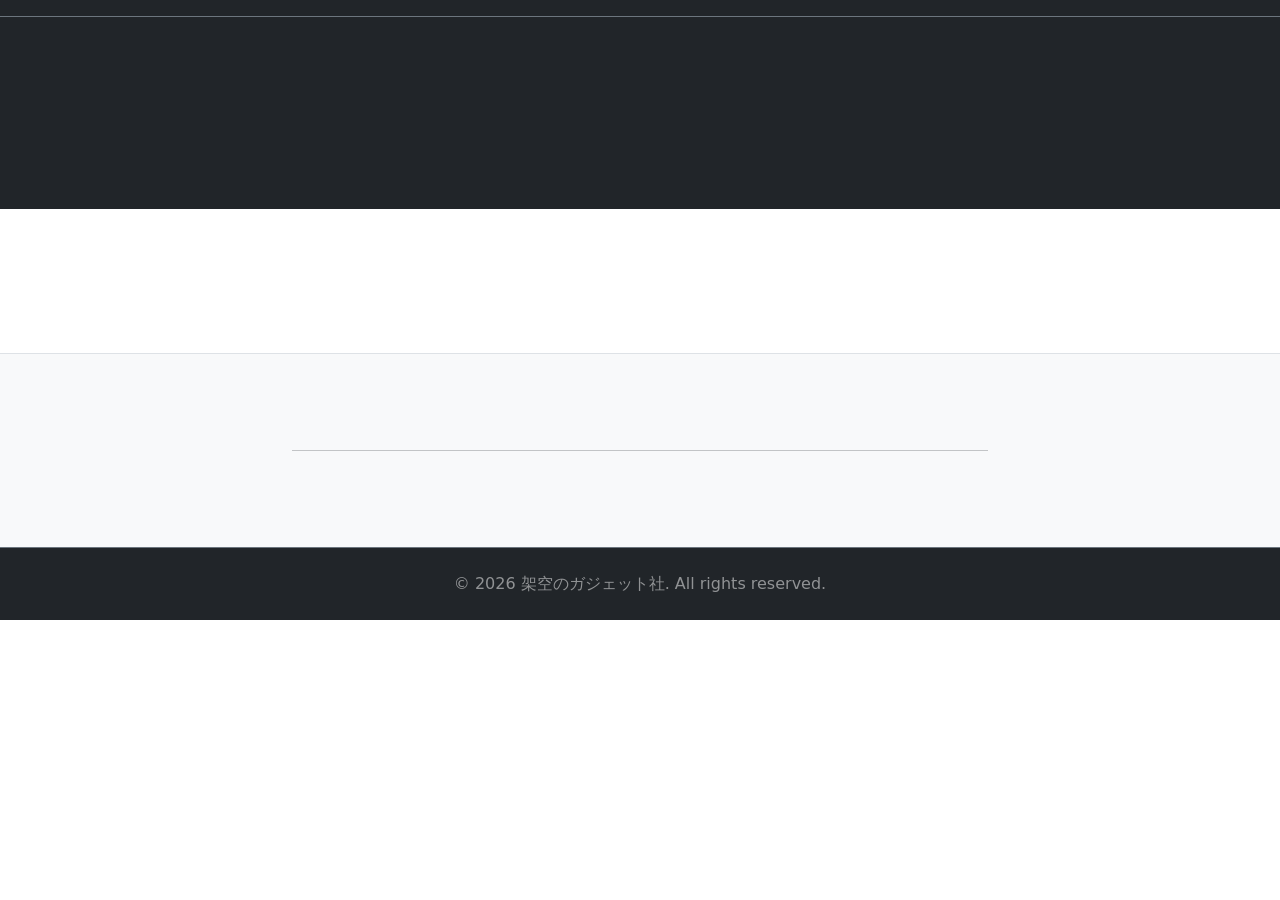
==== form-product-sample/index.html @ 7e82db34 "feat: ページ用の新規課題を追加" ====
<!DOCTYPE html>
<html lang="ja">
<head>
  <meta charset="UTF-8">
  <meta name="viewport" content="width=device-width, initial-scale=1.0">
  <title>【課題解答】Future Game Device 先行予約特設サイト</title>
  <link href="https://cdn.jsdelivr.net/npm/bootstrap@5.3.0/dist/css/bootstrap.min.css" rel="stylesheet">
  <link href="css/style.css" rel="stylesheet">
</head>
<body>
  <nav class="navbar navbar-expand-lg navbar-dark bg-dark sticky-top border-bottom border-secondary">
    <div class="container">
      <!-- TODO: navbarコンテンツ -->
    </div>
  </nav>

  <header class="bg-dark text-white text-center py-5">
    <div class="position-relative container py-5">
      <!-- TODO: 背景画像(kv.jpg): 透過率25% -->

      <!-- TODO: rowデータ。flexのセンタリング設定。col: mdサイズで8:4 -->
      <div class="row justify-content-center position-relative z-1">
    </div>
  </header>

  <section id="features" class="py-5 bg-white">
    <div class="container py-4">
      <!-- TODO: md以上で1:1になるように行列コンテンツを表示 -->
    </div>
  </section>

  <section id="reserve" class="py-5 bg-light border-top">
    <div class="container py-4" style="max-width: 720px;">
      <!-- TODO: 予約フォームのレイアウト, 性・名はsmサイズで切り替え -->

      <form class="needs-validation" novalidate>
        <!-- TODO: フォーム部品 -->

        <hr class="my-4">

        <!-- TODO: 確認ボタン -->
      </form>
    </div>
  </section>

  <footer class="bg-dark text-white-50 text-center py-4 border-top border-secondary">
    <div class="container">
      <p class="mb-0">&copy; 2026 架空のガジェット社. All rights reserved.</p>
    </div>
  </footer>

  <script src="https://cdn.jsdelivr.net/npm/bootstrap@5.3.0/dist/js/bootstrap.bundle.min.js"></script>
</body>
</html>
---- form-product-sample/css/style.css ----
/* 
 * cssの編集は【不要】です。
*/

.feature-img {
  object-fit: cover;
  height: 300px;
  width: 100%;
}
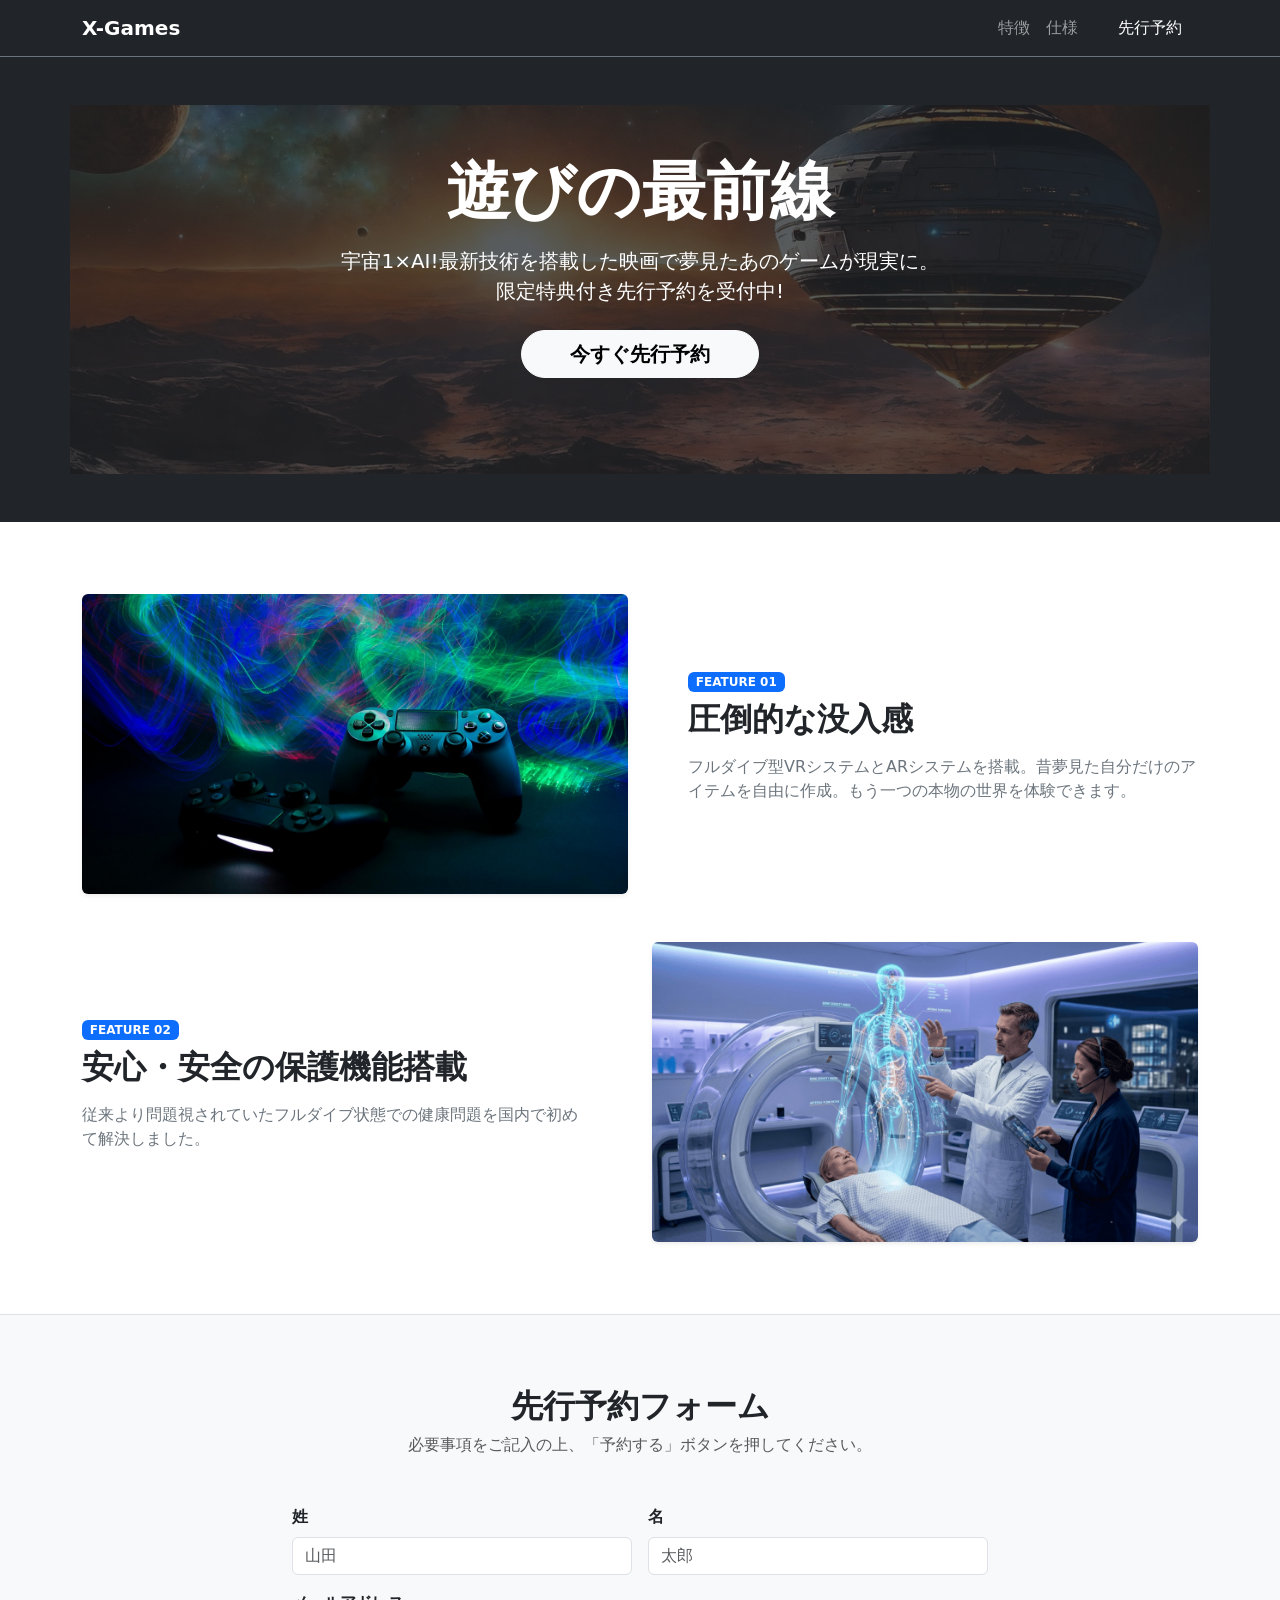
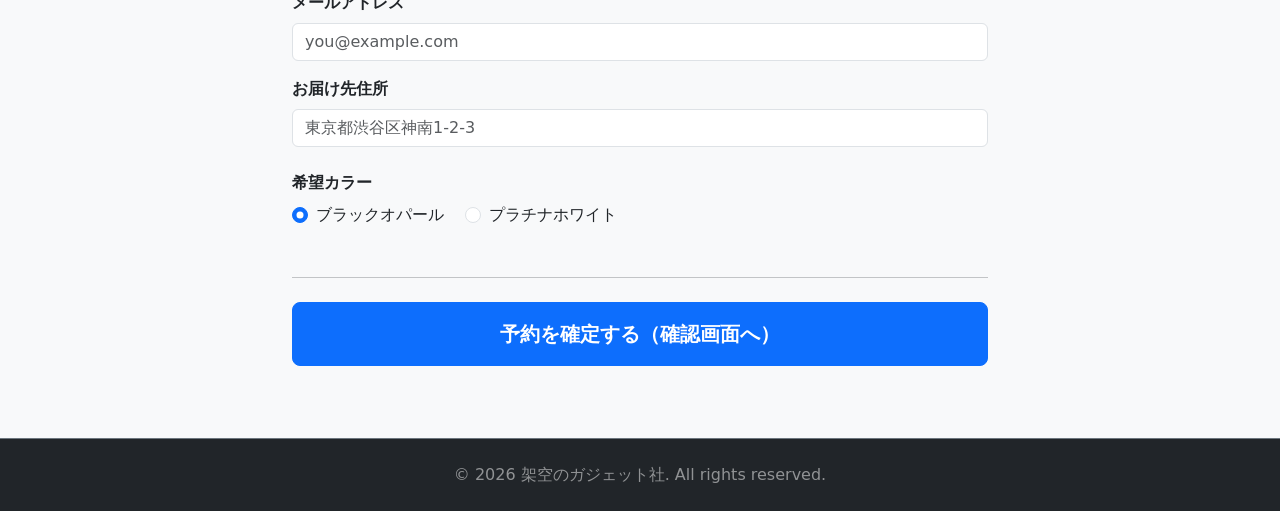
==== commit f357d045: "feat: 回答ファイルを追加" ====
--- a/form-product-sample/index.html
+++ b/form-product-sample/index.html
@@ -10,35 +10,111 @@
 <body>
   <nav class="navbar navbar-expand-lg navbar-dark bg-dark sticky-top border-bottom border-secondary">
     <div class="container">
-      <!-- TODO: navbarコンテンツ -->
+      <a class="navbar-brand fw-bold" href="#">X-Games</a>
+      <button class="navbar-toggler" type="button" data-bs-toggle="collapse" data-bs-target="#navbarNav">
+        <span class="navbar-toggler-icon"></span>
+      </button>
+      <div class="collapse navbar-collapse justify-content-end" id="navbarNav">
+        <ul class="navbar-nav">
+          <li class="nav-item"><a class="nav-link" href="#features">特徴</a></li>
+          <li class="nav-item"><a class="nav-link" href="#details">仕様</a></li>
+          <li class="nav-item"><a class="nav-link btn btn-primary text-white ms-lg-3 px-3 mt-2 mt-lg-0" href="#reserve">先行予約</a></li>
+        </ul>
+      </div>
     </div>
   </nav>
 
   <header class="bg-dark text-white text-center py-5">
     <div class="position-relative container py-5">
-      <!-- TODO: 背景画像(kv.jpg): 透過率25% -->
+      <div class="position-absolute top-0 start-0 w-100 h-100">
+        <img src="img/kv.jpg" alt="X-Games メイン画像" class="w-100 h-100 object-fit-cover opacity-25">
+      </div>
 
-      <!-- TODO: rowデータ。flexのセンタリング設定。col: mdサイズで8:4 -->
       <div class="row justify-content-center position-relative z-1">
+        <div class="col-md-8">
+          <h1 class="display-3 fw-bold mb-3">遊びの最前線</h1>
+          <p class="lead mb-4">宇宙1×AI!最新技術を搭載した映画で夢見たあのゲームが現実に。<br>限定特典付き先行予約を受付中!</p>
+          <a href="#reserve" class="btn btn-light btn-lg px-5 rounded-pill fw-bold">今すぐ先行予約</a>
+          <div class="mt-5">
+          </div>
+        </div>
+      </div>
     </div>
   </header>
 
   <section id="features" class="py-5 bg-white">
     <div class="container py-4">
-      <!-- TODO: md以上で1:1になるように行列コンテンツを表示 -->
+      <div class="row align-items-center mb-5">
+        <div class="col-md-6 mb-4 mb-md-0">
+          <img src="img/future01.jpg" alt="特徴1" class="img-fluid rounded feature-img shadow-sm">
+        </div>
+        <div class="col-md-6 ps-md-5">
+          <span class="badge bg-primary mb-2">FEATURE 01</span>
+          <h2 class="fw-bold mb-3">圧倒的な没入感</h2>
+          <p class="text-secondary">フルダイブ型VRシステムとARシステムを搭載。昔夢見た自分だけのアイテムを自由に作成。もう一つの本物の世界を体験できます。</p>
+        </div>
+      </div>
+
+      <div class="row align-items-center flex-md-row-reverse">
+        <div class="col-md-6 mb-4 mb-md-0">
+          <img src="img/future02.jpg" alt="特徴2" class="img-fluid rounded feature-img shadow-sm">
+        </div>
+        <div class="col-md-6 pe-md-5">
+          <span class="badge bg-primary mb-2">FEATURE 02</span>
+          <h2 class="fw-bold mb-3">安心・安全の保護機能搭載</h2>
+          <p class="text-secondary">従来より問題視されていたフルダイブ状態での健康問題を国内で初めて解決しました。</p>
+        </div>
+      </div>
+
     </div>
   </section>
 
   <section id="reserve" class="py-5 bg-light border-top">
     <div class="container py-4" style="max-width: 720px;">
-      <!-- TODO: 予約フォームのレイアウト, 性・名はsmサイズで切り替え -->
+      <div class="text-center mb-5">
+        <h2 class="fw-bold">先行予約フォーム</h2>
+        <p class="text-muted">必要事項をご記入の上、「予約する」ボタンを押してください。</p>
+      </div>
 
       <form class="needs-validation" novalidate>
-        <!-- TODO: フォーム部品 -->
+        <div class="row g-3">
+          
+          <div class="col-sm-6">
+            <label for="lastName" class="form-label fw-bold">姓</label>
+            <input type="text" class="form-control" id="lastName" placeholder="山田" required>
+          </div>
+          <div class="col-sm-6">
+            <label for="firstName" class="form-label fw-bold">名</label>
+            <input type="text" class="form-control" id="firstName" placeholder="太郎" required>
+          </div>
+
+          <div class="col-12">
+            <label for="email" class="form-label fw-bold">メールアドレス</label>
+            <input type="email" class="form-control" id="email" placeholder="you@example.com" required>
+          </div>
+
+          <div class="col-12">
+            <label for="address" class="form-label fw-bold">お届け先住所</label>
+            <input type="text" class="form-control" id="address" placeholder="東京都渋谷区神南1-2-3" required>
+          </div>
+
+          <div class="col-12 my-4">
+            <label class="form-label fw-bold d-block">希望カラー</label>
+            <div class="form-check form-check-inline">
+              <input class="form-check-input" type="radio" name="colorOptions" id="color1" value="black" checked>
+              <label class="form-check-input-label" for="color1">ブラックオパール</label>
+            </div>
+            <div class="form-check form-check-inline">
+              <input class="form-check-input" type="radio" name="colorOptions" id="color2" value="white">
+              <label class="form-check-input-label" for="color2">プラチナホワイト</label>
+            </div>
+          </div>
+
+        </div>
 
         <hr class="my-4">
 
-        <!-- TODO: 確認ボタン -->
+        <button class="w-100 btn btn-primary btn-lg fw-bold py-3" type="submit">予約を確定する（確認画面へ）</button>
       </form>
     </div>
   </section>
